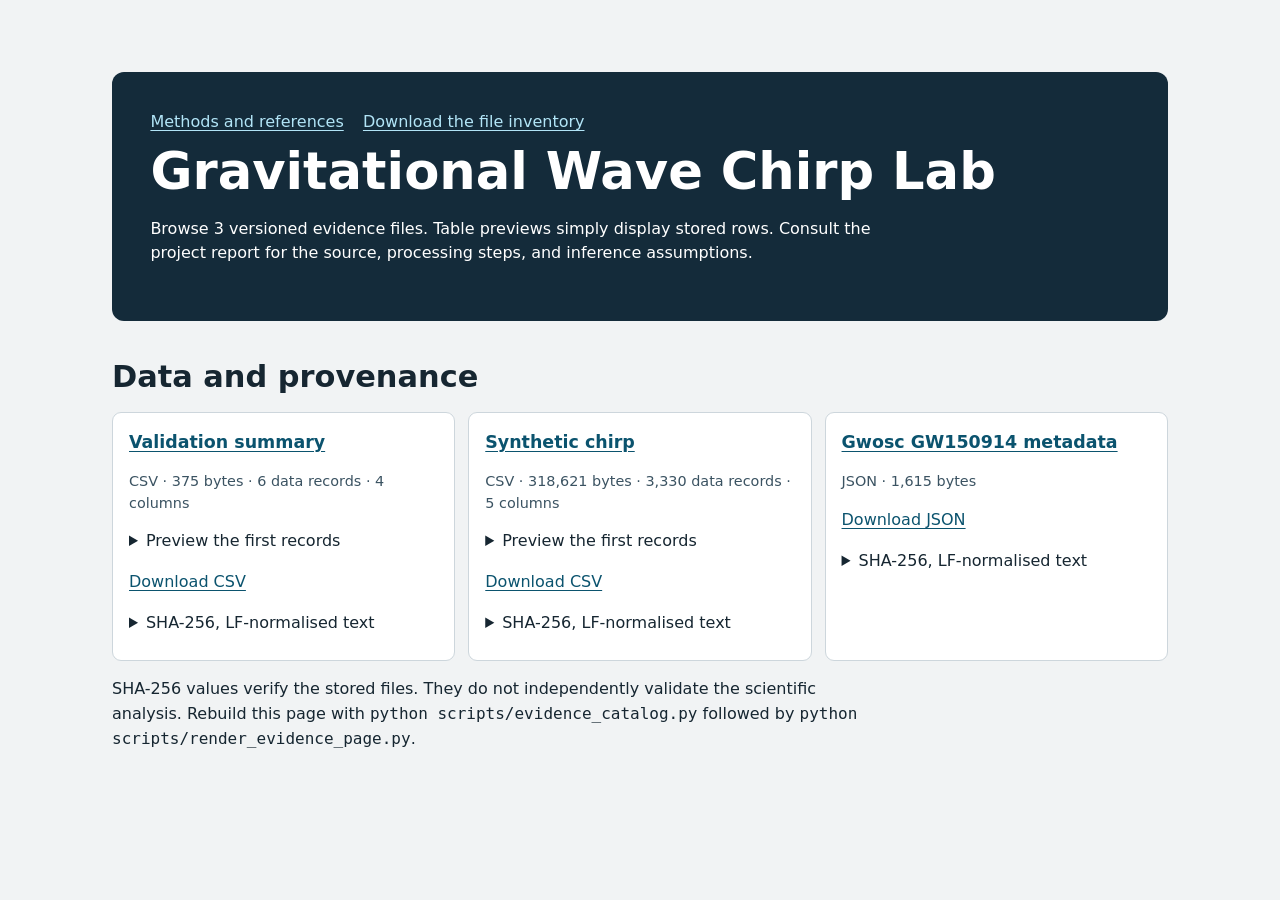
==== evidence.html @ 9b37300f "Make the research figures and data downloadable from an evidence browser" ====
<!doctype html>
<html lang="en">
<head>
<meta charset="utf-8">
<meta name="viewport" content="width=device-width, initial-scale=1">
<title>Gravitational Wave Chirp Lab · Research evidence</title>
<style>
:root{color-scheme:light;background:#f1f3f4;color:#162631;font:1rem/1.55 system-ui,sans-serif}
*{box-sizing:border-box}main{max-width:74rem;margin:auto;padding:clamp(1rem,5vw,4rem)}
header{background:#142b3a;color:#fff;padding:clamp(1rem,3vw,2.75rem);border-radius:12px}
h1{max-width:30ch;font-size:clamp(1.7rem,4.5vw,3.2rem);line-height:1.12;margin:.5rem 0 0}
h2{font-size:clamp(1.35rem,3vw,1.9rem);margin:2rem 0 .75rem}h3{font-size:1.09rem;margin:0}
header p,figcaption,.scope{max-width:76ch}a{color:#0b536e;text-underline-offset:.16em}
header a{color:#b2e5f7}nav{display:flex;gap:.75rem 1.2rem;flex-wrap:wrap}
.grid{display:grid;grid-template-columns:repeat(auto-fit,minmax(min(100%,17rem),1fr));gap:.8rem}
article,figure{background:#fff;border:1px solid #cdd6dc;border-radius:9px;padding:1rem;min-width:0}
figure{margin:1rem 0}img{display:block;max-width:100%;height:auto;margin:auto}
figcaption{margin-top:.6rem;color:#3b5362}.meta{color:#3b5362;font-size:.9rem}
details{margin:.55rem 0}summary{cursor:pointer}code{overflow-wrap:anywhere}
.table-scroll{overflow:auto}table{border-collapse:collapse;width:100%;font-size:.85rem}
th,td{text-align:left;vertical-align:top;padding:.4rem;border-bottom:1px solid #dce3e7}
a:focus-visible,summary:focus-visible{outline:2px solid #7b4107;outline-offset:3px}
</style>
</head>
<body>
<main>
<header>
<nav aria-label="Evidence links"><a href="https://github.com/Biswajit1999/Gravitational_Wave_Chirp_Lab#readme">Methods and references</a><a href="evidence/manifest.json" download>Download the file inventory</a></nav>
<h1>Gravitational Wave Chirp Lab</h1>
<p>Browse 3 versioned evidence files. Table previews simply display stored rows. Consult the project report for the source, processing steps, and inference assumptions.</p>
</header>

<section><h2>Data and provenance</h2><div class="grid"><article><h3><a href="data/validation_summary.csv">Validation summary</a></h3><p class="meta">CSV · 375 bytes · 6 data records · 4 columns</p><details><summary>Preview the first records</summary><div class="table-scroll"><table aria-label="First records from this file"><thead><tr><th scope="col">check</th><th scope="col">value</th><th scope="col">expected</th><th scope="col">passed</th></tr></thead><tbody><tr><td>chirp_mass_symmetry</td><td>0.0</td><td>0.0</td><td>True</td></tr><tr><td>positive_frequency_derivative</td><td>8.871111063976237</td><td>&gt; 0</td><td>True</td></tr><tr><td>frequency_monotonic</td><td>47.64679683942977</td><td>&gt;= 0</td><td>True</td></tr><tr><td>isco_not_exceeded</td><td>67.64679683942977</td><td>67.64679683942977</td><td>True</td></tr></tbody></table></div></details><p><a href="data/validation_summary.csv" download>Download CSV</a></p><details><summary>SHA-256, LF-normalised text</summary><code>99304606f7ca43301ef809d268f95731757aebc913fc9b12288f1122ff85a865</code></details></article><article><h3><a href="data/synthetic_chirp.csv">Synthetic chirp</a></h3><p class="meta">CSV · 318,621 bytes · 3,330 data records · 5 columns</p><details><summary>Preview the first records</summary><div class="table-scroll"><table aria-label="First records from this file"><thead><tr><th scope="col">time_seconds</th><th scope="col">strain_plus</th><th scope="col">frequency_hz</th><th scope="col">dfdt_hz_per_second</th><th scope="col">amplitude</th></tr></thead><tbody><tr><td>0.0</td><td>4.853347643523849e-22</td><td>20.0</td><td>8.871111063976237</td><td>4.853347643523849e-22</td></tr><tr><td>0.000244140625</td><td>4.85141377314087e-22</td><td>20.002166228677254</td><td>8.87463466291219</td><td>4.853698085892756e-22</td></tr><tr><td>0.00048828125</td><td>4.844911904790427e-22</td><td>20.00433331790329</td><td>8.878160679987422</td><td>4.854048654818985e-22</td></tr><tr><td>0.000732421875</td><td>4.833846016311813e-22</td><td>20.00650126826876</td><td>8.881689117560853</td><td>4.854399350384827e-22</td></tr></tbody></table></div></details><p><a href="data/synthetic_chirp.csv" download>Download CSV</a></p><details><summary>SHA-256, LF-normalised text</summary><code>2db654a007413b1a52f076ca8c4e25020485355d795656e64ae2eedfb77699fc</code></details></article><article><h3><a href="data/observations/gwosc_GW150914_metadata.json">Gwosc GW150914 metadata</a></h3><p class="meta">JSON · 1,615 bytes</p><p><a href="data/observations/gwosc_GW150914_metadata.json" download>Download JSON</a></p><details><summary>SHA-256, LF-normalised text</summary><code>48e7f605b11ecead9bc198489c47f852b243036214dcdce13f420add2d614fd9</code></details></article></div></section>
<p class="scope">SHA-256 values verify the stored files. They do not independently validate the scientific analysis. Rebuild this page with <code>python scripts/evidence_catalog.py</code> followed by <code>python scripts/render_evidence_page.py</code>.</p>
</main>
</body>
</html>
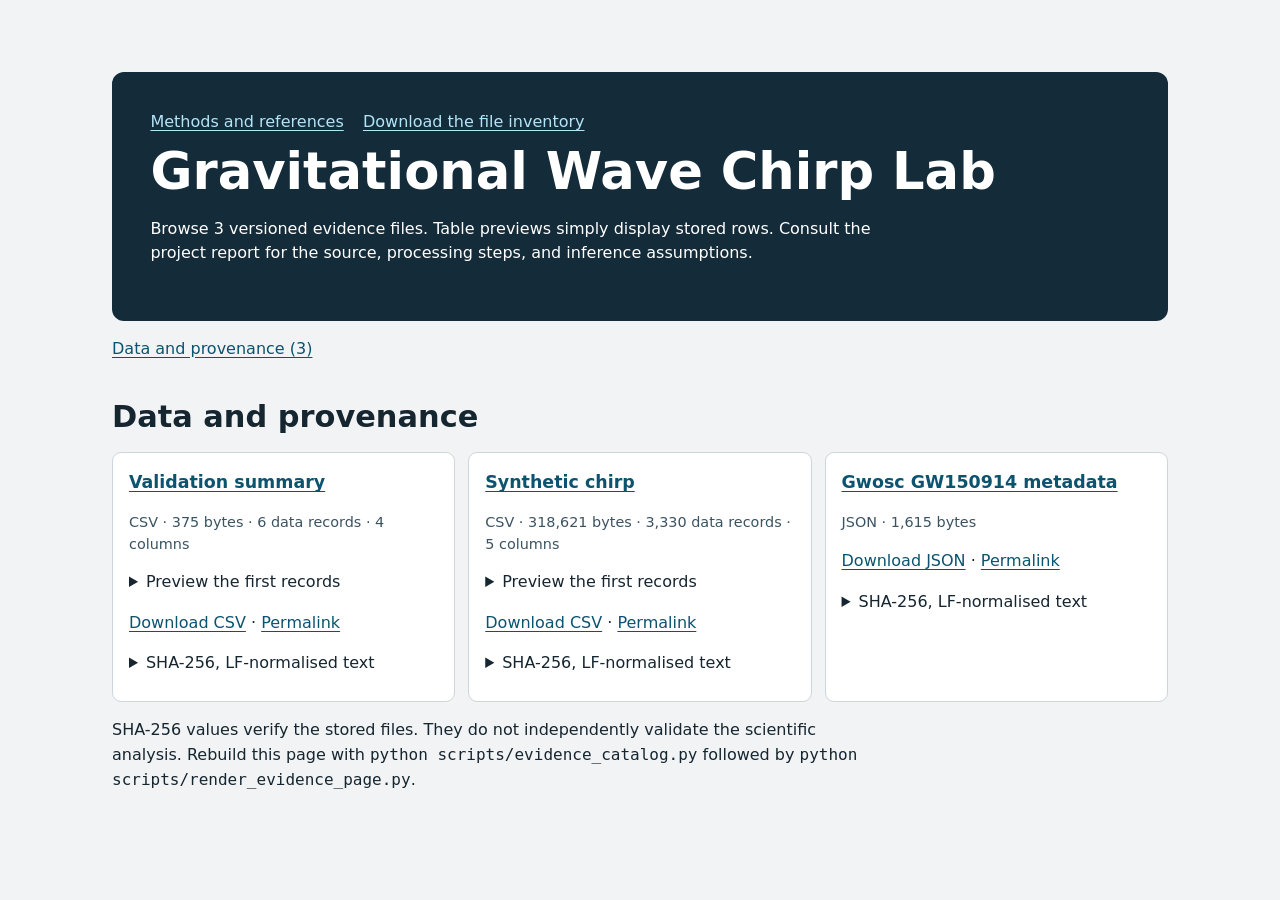
==== commit 82efb67f: "Make evidence sections and individual files directly linkable" ====
--- a/evidence.html
+++ b/evidence.html
@@ -19,18 +19,25 @@
 details{margin:.55rem 0}summary{cursor:pointer}code{overflow-wrap:anywhere}
 .table-scroll{overflow:auto}table{border-collapse:collapse;width:100%;font-size:.85rem}
 th,td{text-align:left;vertical-align:top;padding:.4rem;border-bottom:1px solid #dce3e7}
-a:focus-visible,summary:focus-visible{outline:2px solid #7b4107;outline-offset:3px}
+.index ul{display:flex;flex-wrap:wrap;gap:.5rem 1.25rem;margin:1rem 0 0;padding:0;list-style:none}
+.skip{position:absolute;top:0;left:.5rem;background:#fff;padding:.7rem;transform:translateY(-120%)}
+.skip:focus{transform:none;z-index:1}article:target{outline:3px solid #44687d;scroll-margin-top:1rem}
+.table-scroll:focus-visible,a:focus-visible,summary:focus-visible{outline:2px solid #7b4107;outline-offset:3px}
 </style>
 </head>
 <body>
+<a class="skip" href="#evidence-content">Skip to file list</a>
 <main>
 <header>
 <nav aria-label="Evidence links"><a href="https://github.com/Biswajit1999/Gravitational_Wave_Chirp_Lab#readme">Methods and references</a><a href="evidence/manifest.json" download>Download the file inventory</a></nav>
 <h1>Gravitational Wave Chirp Lab</h1>
 <p>Browse 3 versioned evidence files. Table previews simply display stored rows. Consult the project report for the source, processing steps, and inference assumptions.</p>
 </header>
+<div id="evidence-content">
+<nav aria-label="On this page" class="index"><ul><li><a href="#group-data-and-provenance">Data and provenance (3)</a></li></ul></nav>
 
-<section><h2>Data and provenance</h2><div class="grid"><article><h3><a href="data/validation_summary.csv">Validation summary</a></h3><p class="meta">CSV · 375 bytes · 6 data records · 4 columns</p><details><summary>Preview the first records</summary><div class="table-scroll"><table aria-label="First records from this file"><thead><tr><th scope="col">check</th><th scope="col">value</th><th scope="col">expected</th><th scope="col">passed</th></tr></thead><tbody><tr><td>chirp_mass_symmetry</td><td>0.0</td><td>0.0</td><td>True</td></tr><tr><td>positive_frequency_derivative</td><td>8.871111063976237</td><td>&gt; 0</td><td>True</td></tr><tr><td>frequency_monotonic</td><td>47.64679683942977</td><td>&gt;= 0</td><td>True</td></tr><tr><td>isco_not_exceeded</td><td>67.64679683942977</td><td>67.64679683942977</td><td>True</td></tr></tbody></table></div></details><p><a href="data/validation_summary.csv" download>Download CSV</a></p><details><summary>SHA-256, LF-normalised text</summary><code>99304606f7ca43301ef809d268f95731757aebc913fc9b12288f1122ff85a865</code></details></article><article><h3><a href="data/synthetic_chirp.csv">Synthetic chirp</a></h3><p class="meta">CSV · 318,621 bytes · 3,330 data records · 5 columns</p><details><summary>Preview the first records</summary><div class="table-scroll"><table aria-label="First records from this file"><thead><tr><th scope="col">time_seconds</th><th scope="col">strain_plus</th><th scope="col">frequency_hz</th><th scope="col">dfdt_hz_per_second</th><th scope="col">amplitude</th></tr></thead><tbody><tr><td>0.0</td><td>4.853347643523849e-22</td><td>20.0</td><td>8.871111063976237</td><td>4.853347643523849e-22</td></tr><tr><td>0.000244140625</td><td>4.85141377314087e-22</td><td>20.002166228677254</td><td>8.87463466291219</td><td>4.853698085892756e-22</td></tr><tr><td>0.00048828125</td><td>4.844911904790427e-22</td><td>20.00433331790329</td><td>8.878160679987422</td><td>4.854048654818985e-22</td></tr><tr><td>0.000732421875</td><td>4.833846016311813e-22</td><td>20.00650126826876</td><td>8.881689117560853</td><td>4.854399350384827e-22</td></tr></tbody></table></div></details><p><a href="data/synthetic_chirp.csv" download>Download CSV</a></p><details><summary>SHA-256, LF-normalised text</summary><code>2db654a007413b1a52f076ca8c4e25020485355d795656e64ae2eedfb77699fc</code></details></article><article><h3><a href="data/observations/gwosc_GW150914_metadata.json">Gwosc GW150914 metadata</a></h3><p class="meta">JSON · 1,615 bytes</p><p><a href="data/observations/gwosc_GW150914_metadata.json" download>Download JSON</a></p><details><summary>SHA-256, LF-normalised text</summary><code>48e7f605b11ecead9bc198489c47f852b243036214dcdce13f420add2d614fd9</code></details></article></div></section>
+<section id="group-data-and-provenance"><h2>Data and provenance</h2><div class="grid"><article id="file-e2ccc0a3c3fbb58a"><h3><a href="data/validation_summary.csv">Validation summary</a></h3><p class="meta">CSV · 375 bytes · 6 data records · 4 columns</p><details><summary>Preview the first records</summary><div class="table-scroll" tabindex="0" role="region" aria-label="Table preview"><table aria-label="First records from this file"><thead><tr><th scope="col">check</th><th scope="col">value</th><th scope="col">expected</th><th scope="col">passed</th></tr></thead><tbody><tr><td>chirp_mass_symmetry</td><td>0.0</td><td>0.0</td><td>True</td></tr><tr><td>positive_frequency_derivative</td><td>8.871111063976237</td><td>&gt; 0</td><td>True</td></tr><tr><td>frequency_monotonic</td><td>47.64679683942977</td><td>&gt;= 0</td><td>True</td></tr><tr><td>isco_not_exceeded</td><td>67.64679683942977</td><td>67.64679683942977</td><td>True</td></tr></tbody></table></div></details><p><a href="data/validation_summary.csv" download>Download CSV</a> · <a href="#file-e2ccc0a3c3fbb58a" aria-label="Link to Validation summary">Permalink</a></p><details><summary>SHA-256, LF-normalised text</summary><code>99304606f7ca43301ef809d268f95731757aebc913fc9b12288f1122ff85a865</code></details></article><article id="file-9e01ba1bbf3772a2"><h3><a href="data/synthetic_chirp.csv">Synthetic chirp</a></h3><p class="meta">CSV · 318,621 bytes · 3,330 data records · 5 columns</p><details><summary>Preview the first records</summary><div class="table-scroll" tabindex="0" role="region" aria-label="Table preview"><table aria-label="First records from this file"><thead><tr><th scope="col">time_seconds</th><th scope="col">strain_plus</th><th scope="col">frequency_hz</th><th scope="col">dfdt_hz_per_second</th><th scope="col">amplitude</th></tr></thead><tbody><tr><td>0.0</td><td>4.853347643523849e-22</td><td>20.0</td><td>8.871111063976237</td><td>4.853347643523849e-22</td></tr><tr><td>0.000244140625</td><td>4.85141377314087e-22</td><td>20.002166228677254</td><td>8.87463466291219</td><td>4.853698085892756e-22</td></tr><tr><td>0.00048828125</td><td>4.844911904790427e-22</td><td>20.00433331790329</td><td>8.878160679987422</td><td>4.854048654818985e-22</td></tr><tr><td>0.000732421875</td><td>4.833846016311813e-22</td><td>20.00650126826876</td><td>8.881689117560853</td><td>4.854399350384827e-22</td></tr></tbody></table></div></details><p><a href="data/synthetic_chirp.csv" download>Download CSV</a> · <a href="#file-9e01ba1bbf3772a2" aria-label="Link to Synthetic chirp">Permalink</a></p><details><summary>SHA-256, LF-normalised text</summary><code>2db654a007413b1a52f076ca8c4e25020485355d795656e64ae2eedfb77699fc</code></details></article><article id="file-d61377be65632935"><h3><a href="data/observations/gwosc_GW150914_metadata.json">Gwosc GW150914 metadata</a></h3><p class="meta">JSON · 1,615 bytes</p><p><a href="data/observations/gwosc_GW150914_metadata.json" download>Download JSON</a> · <a href="#file-d61377be65632935" aria-label="Link to Gwosc GW150914 metadata">Permalink</a></p><details><summary>SHA-256, LF-normalised text</summary><code>48e7f605b11ecead9bc198489c47f852b243036214dcdce13f420add2d614fd9</code></details></article></div></section>
+</div>
 <p class="scope">SHA-256 values verify the stored files. They do not independently validate the scientific analysis. Rebuild this page with <code>python scripts/evidence_catalog.py</code> followed by <code>python scripts/render_evidence_page.py</code>.</p>
 </main>
 </body>
